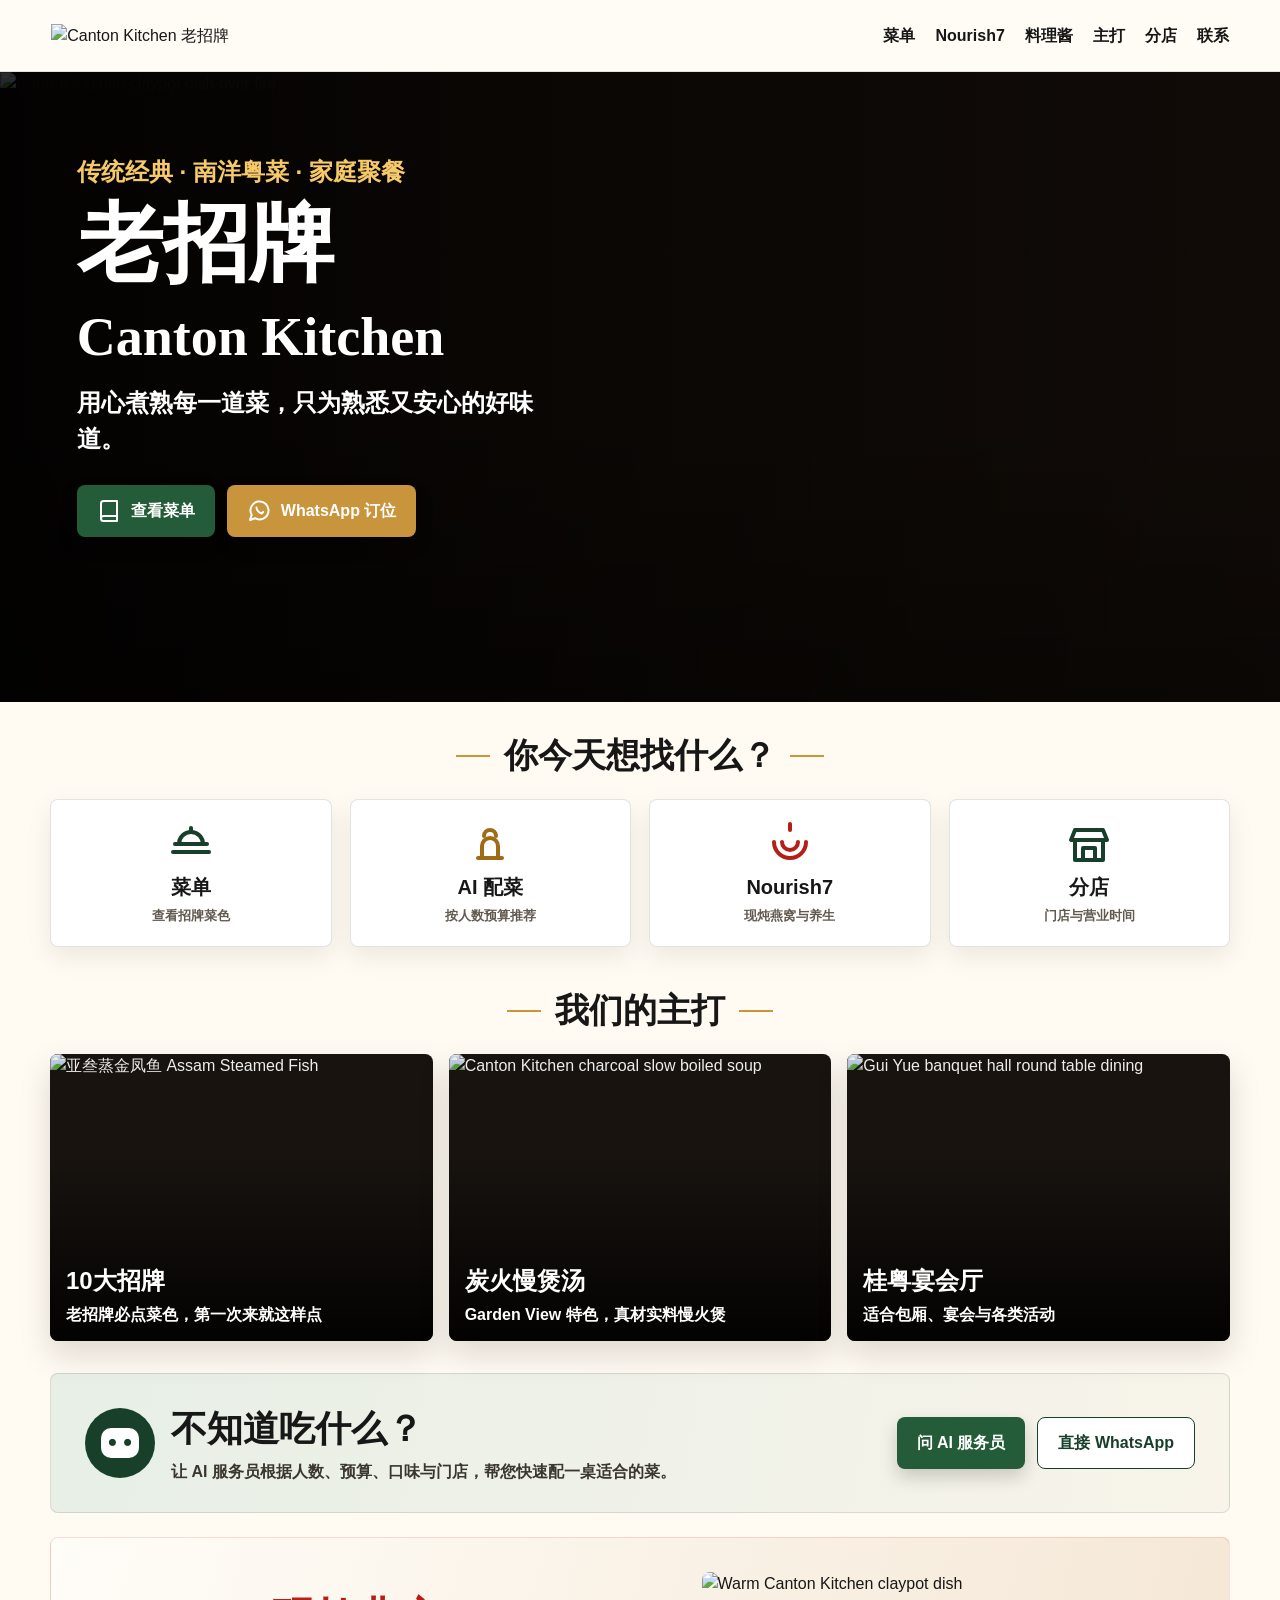
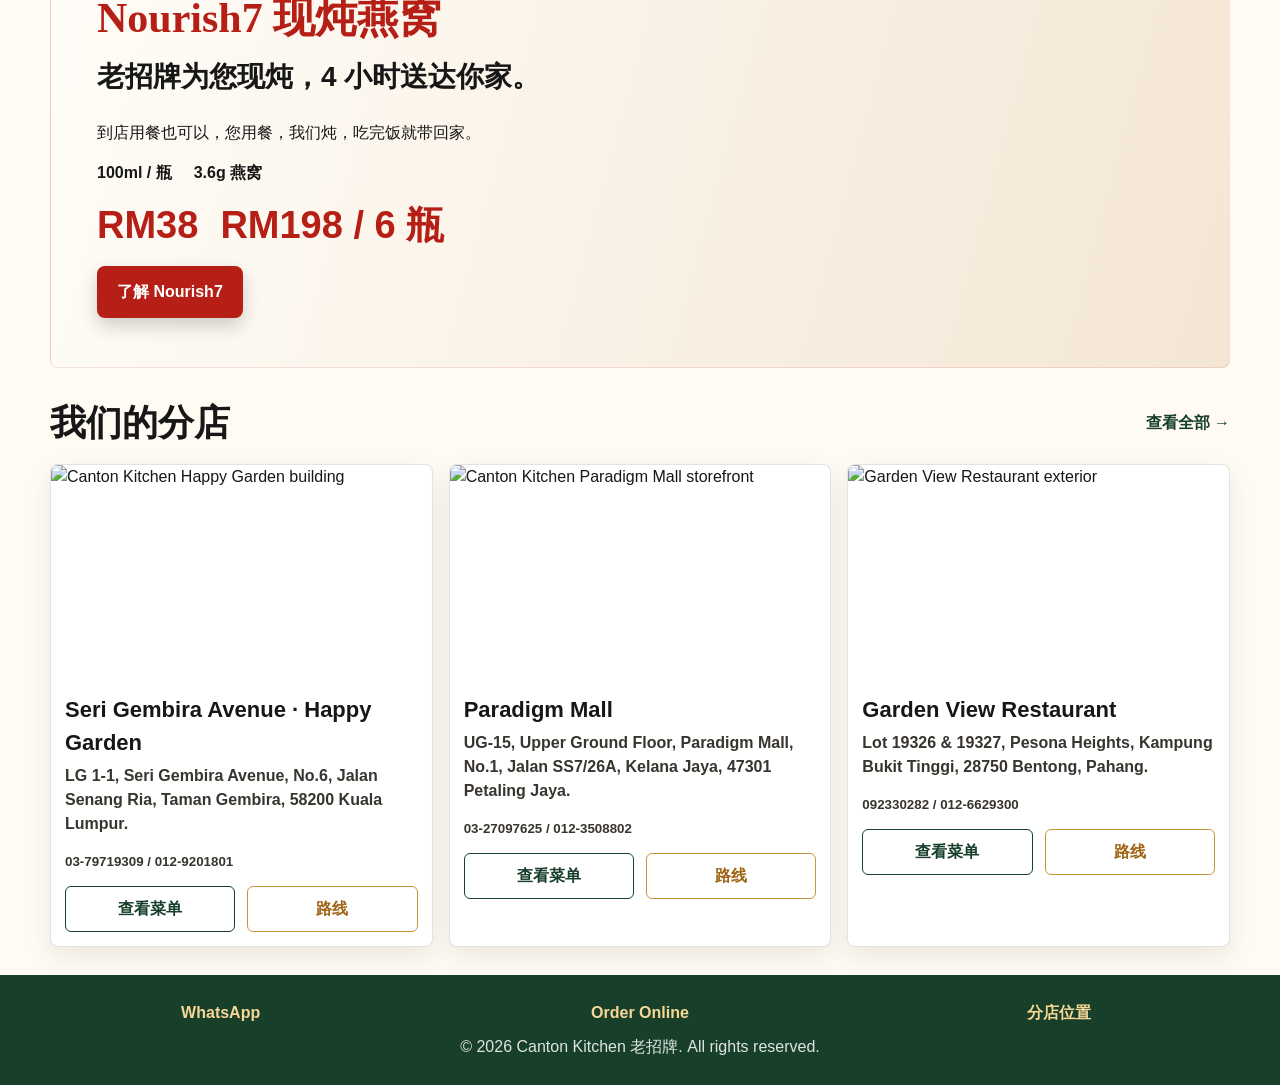
==== index.html @ 86aa5e52 "Add files via upload" ====
<!doctype html>
<html lang="zh-Hans">
  <head>
    <meta charset="utf-8" />
    <meta name="viewport" content="width=device-width, initial-scale=1" />
    <title>Canton Kitchen 老招牌</title>
    <meta
      name="description"
      content="老招牌 Canton Kitchen - 传统经典南洋粤菜，家庭聚餐，宴会，外带与 WhatsApp 订位。"
    />
    <link rel="preload" as="image" href="assets/hero-claypot.jpg" />
    <link rel="stylesheet" href="styles.css" />
  </head>
  <body>
    <header class="site-header">
      <a class="brand" href="#top" aria-label="Canton Kitchen home">
        <img src="assets/ck-logo.png" alt="Canton Kitchen 老招牌" />
      </a>
      <button class="menu-button" type="button" aria-label="Open menu" aria-expanded="false">
        <span></span>
        <span></span>
        <span></span>
      </button>
      <nav class="nav-panel" aria-label="Main navigation">
        <a href="menu.html">菜单</a>
        <a href="nourish7.html">Nourish7</a>
        <a href="cooking-paste.html">料理酱</a>
        <a href="#signature">主打</a>
        <a href="#branches">分店</a>
        <a href="#contact">联系</a>
      </nav>
    </header>

    <main id="top">
      <section class="hero" aria-label="Canton Kitchen featured dish">
        <img class="hero-image" src="assets/hero-claypot.jpg" alt="Canton Kitchen claypot dish over fire" />
        <div class="hero-shade"></div>
        <div class="hero-content">
          <p class="stamp">传统经典 · 南洋粤菜 · 家庭聚餐</p>
          <h1>老招牌<br /><span>Canton Kitchen</span></h1>
          <p class="hero-copy">用心煮熟每一道菜，只为熟悉又安心的好味道。</p>
          <div class="hero-actions">
            <a class="btn btn-green" href="menu.html">
              <svg aria-hidden="true" viewBox="0 0 24 24"><path d="M4 19.5A2.5 2.5 0 0 1 6.5 17H20"/><path d="M4 4.5A2.5 2.5 0 0 1 6.5 2H20v20H6.5A2.5 2.5 0 0 1 4 19.5z"/></svg>
              查看菜单
            </a>
            <a class="btn btn-gold" href="https://wa.me/" target="_blank" rel="noreferrer">
              <svg aria-hidden="true" viewBox="0 0 24 24"><path d="M3 21l1.7-5.1A9 9 0 1 1 8 19.2z"/><path d="M9.5 8.5c.3 3 2.2 4.9 5 6l1.7-1.6"/></svg>
              WhatsApp 订位
            </a>
          </div>
        </div>
      </section>

      <section id="menu" class="quick-section">
        <h2><span></span>你今天想找什么？<span></span></h2>
        <div class="quick-grid">
          <a class="quick-card" href="menu.html">
            <svg aria-hidden="true" viewBox="0 0 24 24"><path d="M4 12h16"/><path d="M6 12a6 6 0 0 1 12 0"/><path d="M3 16h18"/><path d="M12 4v2"/></svg>
            <strong>菜单</strong>
            <small>查看招牌菜色</small>
          </a>
          <a class="quick-card accent-gold" href="#ai">
            <svg aria-hidden="true" viewBox="0 0 24 24"><path d="M6 19h12"/><path d="M8 19v-6a4 4 0 0 1 8 0v6"/><path d="M9 8a3 3 0 1 1 6 0"/></svg>
            <strong>AI 配菜</strong>
            <small>按人数预算推荐</small>
          </a>
          <a class="quick-card accent-red" href="nourish7.html">
            <svg aria-hidden="true" viewBox="0 0 24 24"><path d="M4 11a8 8 0 1 0 16 0"/><path d="M8 11a4 4 0 1 0 8 0"/><path d="M12 2v3"/></svg>
            <strong>Nourish7</strong>
            <small>现炖燕窝与养生</small>
          </a>
          <a class="quick-card" href="#branches">
            <svg aria-hidden="true" viewBox="0 0 24 24"><path d="M3 10h18l-2-5H5z"/><path d="M5 10v10h14V10"/><path d="M9 20v-6h6v6"/></svg>
            <strong>分店</strong>
            <small>门店与营业时间</small>
          </a>
        </div>
      </section>

      <section id="signature" class="section">
        <h2><span></span>我们的主打<span></span></h2>
        <div class="dish-grid">
          <a class="dish-card" href="top10.html">
            <img src="assets/top10-assam-steamed-fish.png" alt="亚叁蒸金凤鱼 Assam Steamed Fish" />
            <div>
              <h3>10大招牌</h3>
              <p>老招牌必点菜色，第一次来就这样点</p>
            </div>
          </a>
          <a class="dish-card" href="soup.html">
            <img src="assets/charcoal-soup-1200.jpg" alt="Canton Kitchen charcoal slow boiled soup" />
            <div>
              <h3>炭火慢煲汤</h3>
              <p>Garden View 特色，真材实料慢火煲</p>
            </div>
          </a>
          <a class="dish-card" href="event-hall.html">
            <img src="assets/event-hall-main.jpg" alt="Gui Yue banquet hall round table dining" />
            <div>
              <h3>桂粤宴会厅</h3>
              <p>适合包厢、宴会与各类活动</p>
            </div>
          </a>
        </div>
      </section>

      <section id="ai" class="assistant-band">
        <div class="bot-face" aria-hidden="true">
          <span></span>
        </div>
        <div>
          <h2>不知道吃什么？</h2>
          <p>让 AI 服务员根据人数、预算、口味与门店，帮您快速配一桌适合的菜。</p>
        </div>
        <div class="band-actions">
          <a class="btn btn-green" href="#contact">问 AI 服务员</a>
          <a class="btn btn-outline" href="https://wa.me/" target="_blank" rel="noreferrer">直接 WhatsApp</a>
        </div>
      </section>

      <section id="promo" class="promo">
        <div>
          <p class="eyebrow">Nourish7 现炖燕窝</p>
          <h2>老招牌为您现炖，4 小时送达你家。</h2>
          <p>到店用餐也可以，您用餐，我们炖，吃完饭就带回家。</p>
          <div class="promo-meta">
            <span>100ml / 瓶</span>
            <span>3.6g 燕窝</span>
          </div>
          <div class="price-row">
            <strong>RM38</strong>
            <strong>RM198 / 6 瓶</strong>
          </div>
          <a class="btn btn-red" href="nourish7.html">了解 Nourish7</a>
        </div>
        <img src="assets/chicken-pot.jpg" alt="Warm Canton Kitchen claypot dish" />
      </section>

      <section id="branches" class="section branches">
        <div class="section-head">
          <h2>我们的分店</h2>
          <a href="#contact">查看全部 →</a>
        </div>
        <div class="branch-grid">
          <article class="branch-card">
            <img src="assets/branch-happy-garden.jpg" alt="Canton Kitchen Happy Garden building" />
            <div>
              <h3>Seri Gembira Avenue · Happy Garden</h3>
              <p>LG 1-1, Seri Gembira Avenue, No.6, Jalan Senang Ria, Taman Gembira, 58200 Kuala Lumpur.</p>
              <small>03-79719309 / 012-9201801</small>
              <div class="branch-actions">
                <a href="menu.html">查看菜单</a>
                <a href="#contact">路线</a>
              </div>
            </div>
          </article>
          <article class="branch-card">
            <img src="assets/branch-paradigm.jpg" alt="Canton Kitchen Paradigm Mall storefront" />
            <div>
              <h3>Paradigm Mall</h3>
              <p>UG-15, Upper Ground Floor, Paradigm Mall, No.1, Jalan SS7/26A, Kelana Jaya, 47301 Petaling Jaya.</p>
              <small>03-27097625 / 012-3508802</small>
              <div class="branch-actions">
                <a href="menu.html">查看菜单</a>
                <a href="#contact">路线</a>
              </div>
            </div>
          </article>
          <article class="branch-card">
            <img src="assets/branch-garden-view.jpg" alt="Garden View Restaurant exterior" />
            <div>
              <h3>Garden View Restaurant</h3>
              <p>Lot 19326 & 19327, Pesona Heights, Kampung Bukit Tinggi, 28750 Bentong, Pahang.</p>
              <small>092330282 / 012-6629300</small>
              <div class="branch-actions">
                <a href="menu.html">查看菜单</a>
                <a href="#contact">路线</a>
              </div>
            </div>
          </article>
        </div>
      </section>
    </main>

    <footer id="contact" class="footer">
      <a href="https://wa.me/" target="_blank" rel="noreferrer">WhatsApp</a>
      <a href="https://cantonkitchen.feedme.vip" target="_blank" rel="noreferrer">Order Online</a>
      <a href="#branches">分店位置</a>
      <p>© 2026 Canton Kitchen 老招牌. All rights reserved.</p>
    </footer>

    <nav class="mobile-bar" aria-label="Mobile quick actions">
      <a href="https://wa.me/" target="_blank" rel="noreferrer">
        <svg aria-hidden="true" viewBox="0 0 24 24"><path d="M3 21l1.7-5.1A9 9 0 1 1 8 19.2z"/></svg>
        WhatsApp
      </a>
      <a href="https://cantonkitchen.feedme.vip" target="_blank" rel="noreferrer">
        <svg aria-hidden="true" viewBox="0 0 24 24"><path d="M5 7h14"/><path d="M5 12h14"/><path d="M5 17h14"/></svg>
        Menu
      </a>
      <a href="#branches">
        <svg aria-hidden="true" viewBox="0 0 24 24"><path d="M12 21s7-5.2 7-12A7 7 0 1 0 5 9c0 6.8 7 12 7 12z"/><circle cx="12" cy="9" r="2"/></svg>
        分店
      </a>
    </nav>

    <script src="script.js"></script>
    <script>
      (function(){if(!window.chatbase||window.chatbase("getState")!=="initialized"){window.chatbase=(...arguments)=>{if(!window.chatbase.q){window.chatbase.q=[]}window.chatbase.q.push(arguments)};window.chatbase=new Proxy(window.chatbase,{get(target,prop){if(prop==="q"){return target.q}return(...args)=>target(prop,...args)}})}const onLoad=function(){const script=document.createElement("script");script.src="https://www.chatbase.co/embed.min.js";script.id="5jCVWKMmELRn6wnHSj6-G";script.domain="www.chatbase.co";document.body.appendChild(script)};if(document.readyState==="complete"){onLoad()}else{window.addEventListener("load",onLoad)}})();
    </script>
  </body>
</html>
---- styles.css ----
:root {
  --ink: #171717;
  --muted: #625a4f;
  --paper: #fffaf2;
  --cream: #f6efe4;
  --green: #173f2a;
  --green-2: #245c3a;
  --gold: #c9953c;
  --red: #b51f16;
  --line: rgba(26, 25, 22, 0.12);
  --shadow: 0 14px 32px rgba(26, 20, 10, 0.14);
}

* {
  box-sizing: border-box;
}

html {
  scroll-behavior: smooth;
}

body {
  margin: 0;
  color: var(--ink);
  background: var(--paper);
  font-family: "Inter", "Segoe UI", "Microsoft YaHei", "Noto Sans SC", Arial, sans-serif;
  line-height: 1.5;
  padding-bottom: 78px;
}

a {
  color: inherit;
  text-decoration: none;
}

img {
  display: block;
  max-width: 100%;
}

svg {
  fill: none;
  stroke: currentColor;
  stroke-linecap: round;
  stroke-linejoin: round;
  stroke-width: 2;
}

.site-header {
  position: sticky;
  top: 0;
  z-index: 20;
  display: flex;
  align-items: center;
  justify-content: space-between;
  min-height: 72px;
  padding: 12px clamp(16px, 4vw, 52px);
  background: rgba(255, 252, 246, 0.96);
  border-bottom: 1px solid var(--line);
  backdrop-filter: blur(14px);
}

.brand img {
  width: clamp(160px, 30vw, 232px);
  height: auto;
}

.menu-button {
  display: grid;
  gap: 5px;
  width: 44px;
  height: 44px;
  place-content: center;
  color: var(--ink);
  background: transparent;
  border: 0;
  cursor: pointer;
}

.menu-button span {
  width: 28px;
  height: 3px;
  background: currentColor;
  border-radius: 2px;
}

.nav-panel {
  position: fixed;
  inset: 72px 12px auto;
  display: none;
  grid-template-columns: 1fr;
  gap: 8px;
  padding: 12px;
  background: #fff;
  border: 1px solid var(--line);
  border-radius: 8px;
  box-shadow: var(--shadow);
}

.nav-panel.is-open {
  display: grid;
}

.nav-panel a {
  padding: 12px;
  border-radius: 6px;
  font-weight: 800;
}

.nav-panel a:hover {
  background: var(--cream);
}

.hero {
  position: relative;
  min-height: min(70vh, 680px);
  overflow: hidden;
  background: #120c08;
}

.hero-image {
  position: absolute;
  inset: 0;
  width: 100%;
  height: 100%;
  object-fit: cover;
  object-position: 60% center;
}

.hero-shade {
  position: absolute;
  inset: 0;
  background:
    linear-gradient(90deg, rgba(0, 0, 0, 0.82), rgba(0, 0, 0, 0.42) 48%, rgba(0, 0, 0, 0.08)),
    linear-gradient(0deg, rgba(0, 0, 0, 0.38), transparent 45%);
}

.hero-content {
  position: relative;
  z-index: 1;
  width: min(660px, 100%);
  padding: clamp(34px, 8vw, 82px) clamp(20px, 6vw, 78px);
  color: white;
}

.stamp {
  margin: 0 0 14px;
  color: #f6c96a;
  font-size: clamp(15px, 2.7vw, 24px);
  font-weight: 900;
}

h1,
h2,
h3,
p {
  margin-top: 0;
}

h1 {
  margin-bottom: 18px;
  font-family: Georgia, "Times New Roman", "Microsoft YaHei", serif;
  font-size: clamp(46px, 12vw, 86px);
  line-height: 0.95;
  letter-spacing: 0;
}

h1 span {
  font-size: clamp(31px, 7vw, 54px);
}

.hero-copy {
  max-width: 460px;
  margin-bottom: 28px;
  font-size: clamp(18px, 3vw, 24px);
  font-weight: 700;
}

.hero-actions,
.band-actions,
.branch-actions {
  display: flex;
  flex-wrap: wrap;
  gap: 12px;
}

.btn {
  display: inline-flex;
  align-items: center;
  justify-content: center;
  gap: 10px;
  min-height: 52px;
  padding: 13px 20px;
  border-radius: 8px;
  font-weight: 900;
  box-shadow: 0 8px 18px rgba(0, 0, 0, 0.18);
}

.btn svg {
  width: 24px;
  height: 24px;
}

.btn-green {
  color: white;
  background: var(--green-2);
}

.btn-gold {
  color: white;
  background: var(--gold);
}

.btn-red {
  color: white;
  background: var(--red);
}

.btn-outline {
  color: var(--green);
  background: white;
  border: 1px solid var(--green);
  box-shadow: none;
}

.quick-section,
.section,
.assistant-band,
.promo {
  width: min(1180px, calc(100% - 28px));
  margin: 0 auto;
}

.quick-section {
  padding: 28px 0 10px;
}

.quick-section h2,
.section > h2 {
  display: flex;
  align-items: center;
  justify-content: center;
  gap: 14px;
  margin-bottom: 18px;
  font-size: clamp(24px, 4vw, 34px);
  letter-spacing: 0;
}

.quick-section h2 span,
.section > h2 span {
  width: 34px;
  height: 2px;
  background: var(--gold);
}

.quick-grid {
  display: grid;
  grid-template-columns: repeat(2, minmax(0, 1fr));
  gap: 12px;
}

.quick-card {
  display: grid;
  min-height: 148px;
  padding: 18px 14px;
  place-items: center;
  text-align: center;
  background: white;
  border: 1px solid var(--line);
  border-radius: 8px;
  box-shadow: 0 10px 26px rgba(31, 26, 18, 0.08);
}

.quick-card svg {
  width: 48px;
  height: 48px;
  color: var(--green);
}

.quick-card strong {
  font-size: 20px;
}

.quick-card small {
  color: var(--muted);
  font-weight: 700;
}

.quick-card.accent-gold svg {
  color: #9f6b18;
}

.quick-card.accent-red svg {
  color: var(--red);
}

.section {
  padding: 28px 0;
}

.dish-grid,
.branch-grid {
  display: grid;
  gap: 16px;
}

.dish-card {
  position: relative;
  display: block;
  aspect-ratio: 4 / 3;
  min-height: 235px;
  overflow: hidden;
  color: white;
  text-decoration: none;
  background: #18130f;
  border-radius: 8px;
  box-shadow: var(--shadow);
}

.dish-card img {
  width: 100%;
  height: 100%;
  min-height: 235px;
  object-fit: cover;
  opacity: 0.92;
}

.dish-card::after {
  content: "";
  position: absolute;
  inset: 35% 0 0;
  background: linear-gradient(transparent, rgba(0, 0, 0, 0.88));
}

.dish-card div {
  position: absolute;
  right: 16px;
  bottom: 14px;
  left: 16px;
  z-index: 1;
}

.dish-card h3 {
  margin-bottom: 4px;
  font-size: 24px;
}

.dish-card p {
  margin: 0;
  font-weight: 800;
}

.assistant-band {
  display: grid;
  grid-template-columns: auto 1fr;
  gap: 16px;
  align-items: center;
  margin-top: 4px;
  padding: 22px;
  background: linear-gradient(100deg, #e7efe6, #f8f4ea);
  border-radius: 8px;
  border: 1px solid var(--line);
}

.bot-face {
  display: grid;
  width: 70px;
  height: 70px;
  place-items: center;
  color: white;
  background: var(--green);
  border-radius: 50%;
}

.bot-face span {
  width: 38px;
  height: 30px;
  background:
    radial-gradient(circle at 30% 48%, var(--green) 0 3px, transparent 4px),
    radial-gradient(circle at 70% 48%, var(--green) 0 3px, transparent 4px),
    white;
  border-radius: 10px;
}

.assistant-band h2 {
  margin-bottom: 4px;
  font-size: clamp(25px, 4vw, 36px);
}

.assistant-band p {
  margin-bottom: 0;
  color: #3b372f;
  font-weight: 700;
}

.band-actions {
  grid-column: 1 / -1;
}

.promo {
  display: grid;
  gap: 16px;
  align-items: center;
  margin-top: 24px;
  padding: 22px;
  background: linear-gradient(105deg, #fffdf8 0%, #f4e6d4 100%);
  border: 1px solid rgba(181, 31, 22, 0.12);
  border-radius: 8px;
  overflow: hidden;
}

.promo img {
  width: 100%;
  aspect-ratio: 4 / 3;
  object-fit: cover;
  border-radius: 8px;
}

.eyebrow {
  margin-bottom: 6px;
  color: var(--red);
  font-size: clamp(26px, 5vw, 42px);
  font-family: Georgia, "Times New Roman", "Microsoft YaHei", serif;
  font-weight: 900;
}

.promo h2 {
  font-size: clamp(20px, 3vw, 28px);
}

.promo-meta,
.price-row {
  display: flex;
  flex-wrap: wrap;
  gap: 12px 22px;
  margin-bottom: 12px;
  font-weight: 800;
}

.price-row strong {
  color: var(--red);
  font-size: clamp(26px, 5vw, 38px);
}

.section-head {
  display: flex;
  align-items: center;
  justify-content: space-between;
  gap: 16px;
  margin-bottom: 14px;
}

.section-head h2 {
  margin: 0;
  font-size: clamp(25px, 4vw, 36px);
}

.section-head a {
  color: var(--green);
  font-weight: 900;
}

.branch-card {
  overflow: hidden;
  background: white;
  border: 1px solid var(--line);
  border-radius: 8px;
  box-shadow: 0 10px 26px rgba(31, 26, 18, 0.08);
}

.branch-card img {
  width: 100%;
  aspect-ratio: 16 / 9;
  object-fit: cover;
}

.branch-card > div {
  padding: 14px;
}

.branch-card h3 {
  margin-bottom: 5px;
  font-size: 22px;
}

.branch-card p,
.branch-card small {
  color: #38342e;
  font-weight: 700;
}

.branch-card small {
  display: block;
  margin-bottom: 14px;
}

.branch-actions a {
  flex: 1;
  min-width: 118px;
  padding: 10px 14px;
  color: var(--green);
  text-align: center;
  border: 1px solid var(--green);
  border-radius: 6px;
  font-weight: 900;
}

.branch-actions a:nth-child(2) {
  color: #9f6414;
  border-color: var(--gold);
}

.footer {
  display: grid;
  grid-template-columns: repeat(3, 1fr);
  gap: 10px;
  padding: 26px 16px 92px;
  color: white;
  text-align: center;
  background: var(--green);
}

.footer a {
  color: #f7d795;
  font-weight: 900;
}

.footer p {
  grid-column: 1 / -1;
  margin: 0;
  color: rgba(255, 255, 255, 0.86);
}

.mobile-bar {
  position: fixed;
  right: 0;
  bottom: 0;
  left: 0;
  z-index: 30;
  display: grid;
  grid-template-columns: repeat(3, 1fr);
  min-height: 70px;
  padding-bottom: env(safe-area-inset-bottom);
  color: white;
  background: linear-gradient(90deg, #113520, #17492d);
  box-shadow: 0 -10px 24px rgba(0, 0, 0, 0.22);
}

.mobile-bar a {
  display: grid;
  gap: 3px;
  place-items: center;
  padding: 8px 4px;
  color: #f5c778;
  font-size: 13px;
  font-weight: 900;
}

.mobile-bar svg {
  width: 25px;
  height: 25px;
}

@media (min-width: 720px) {
  body {
    padding-bottom: 0;
  }

  .menu-button {
    display: none;
  }

  .nav-panel {
    position: static;
    display: flex;
    gap: 20px;
    padding: 0;
    background: transparent;
    border: 0;
    box-shadow: none;
  }

  .nav-panel a {
    padding: 6px 0;
  }

  .quick-grid {
    grid-template-columns: repeat(4, minmax(0, 1fr));
    gap: 18px;
  }

  .dish-grid,
  .branch-grid {
    grid-template-columns: repeat(3, minmax(0, 1fr));
  }

  .assistant-band {
    grid-template-columns: auto 1fr auto;
    padding: 28px 34px;
  }

  .band-actions {
    grid-column: auto;
    justify-content: flex-end;
  }

  .promo {
    grid-template-columns: 1.1fr 0.9fr;
    padding: 34px 46px;
  }

  .mobile-bar {
    display: none;
  }

  .footer {
    padding-bottom: 26px;
  }
}

@media (max-width: 520px) {
  .hero {
    min-height: 620px;
  }

  .hero-image {
    object-position: 58% center;
  }

  .hero-shade {
    background:
      linear-gradient(180deg, rgba(0, 0, 0, 0.82), rgba(0, 0, 0, 0.44) 55%, rgba(0, 0, 0, 0.72)),
      linear-gradient(90deg, rgba(0, 0, 0, 0.48), transparent);
  }

  .hero-content {
    display: flex;
    min-height: 620px;
    flex-direction: column;
    justify-content: flex-end;
    padding-bottom: 34px;
  }

  .hero-actions .btn {
    flex: 1 1 100%;
  }

  .assistant-band {
    grid-template-columns: 1fr;
    text-align: center;
  }

  .bot-face {
    margin: 0 auto;
  }

  .band-actions .btn {
    width: 100%;
  }

  .footer {
    font-size: 13px;
  }
}
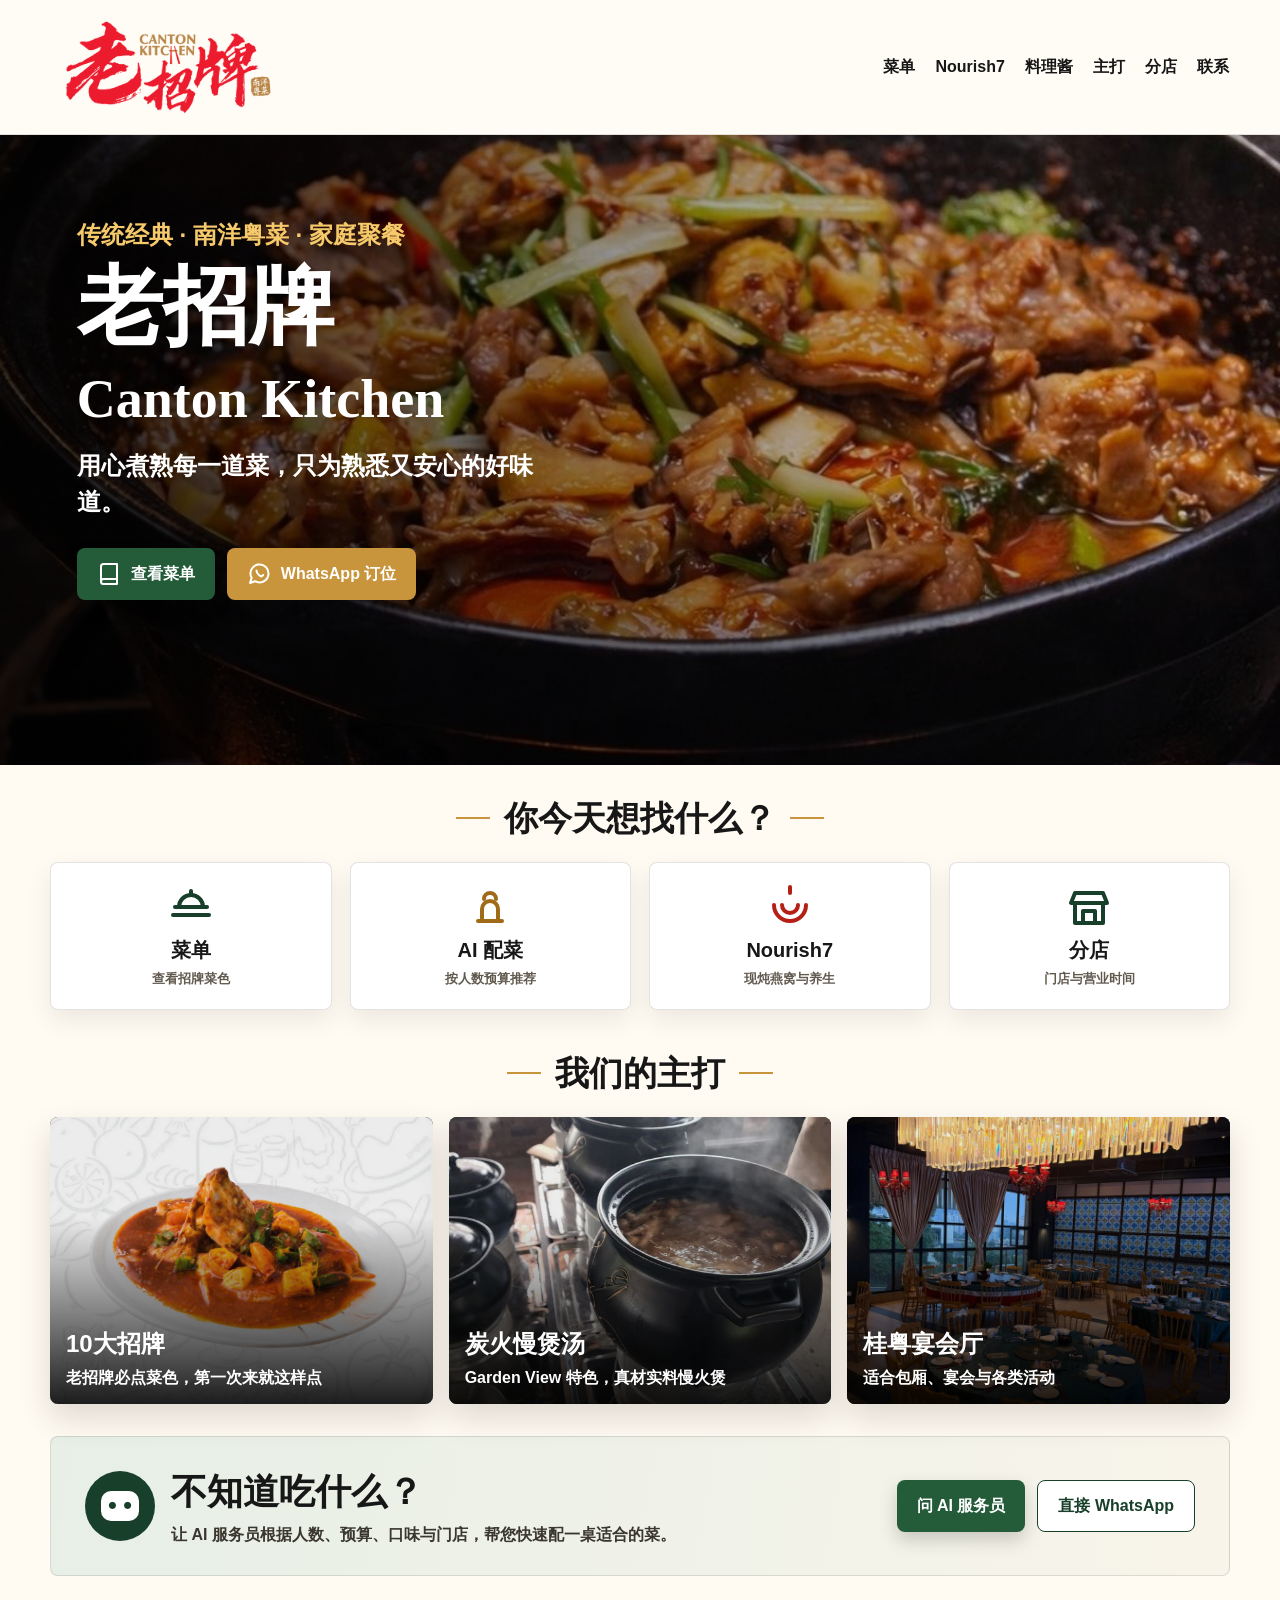
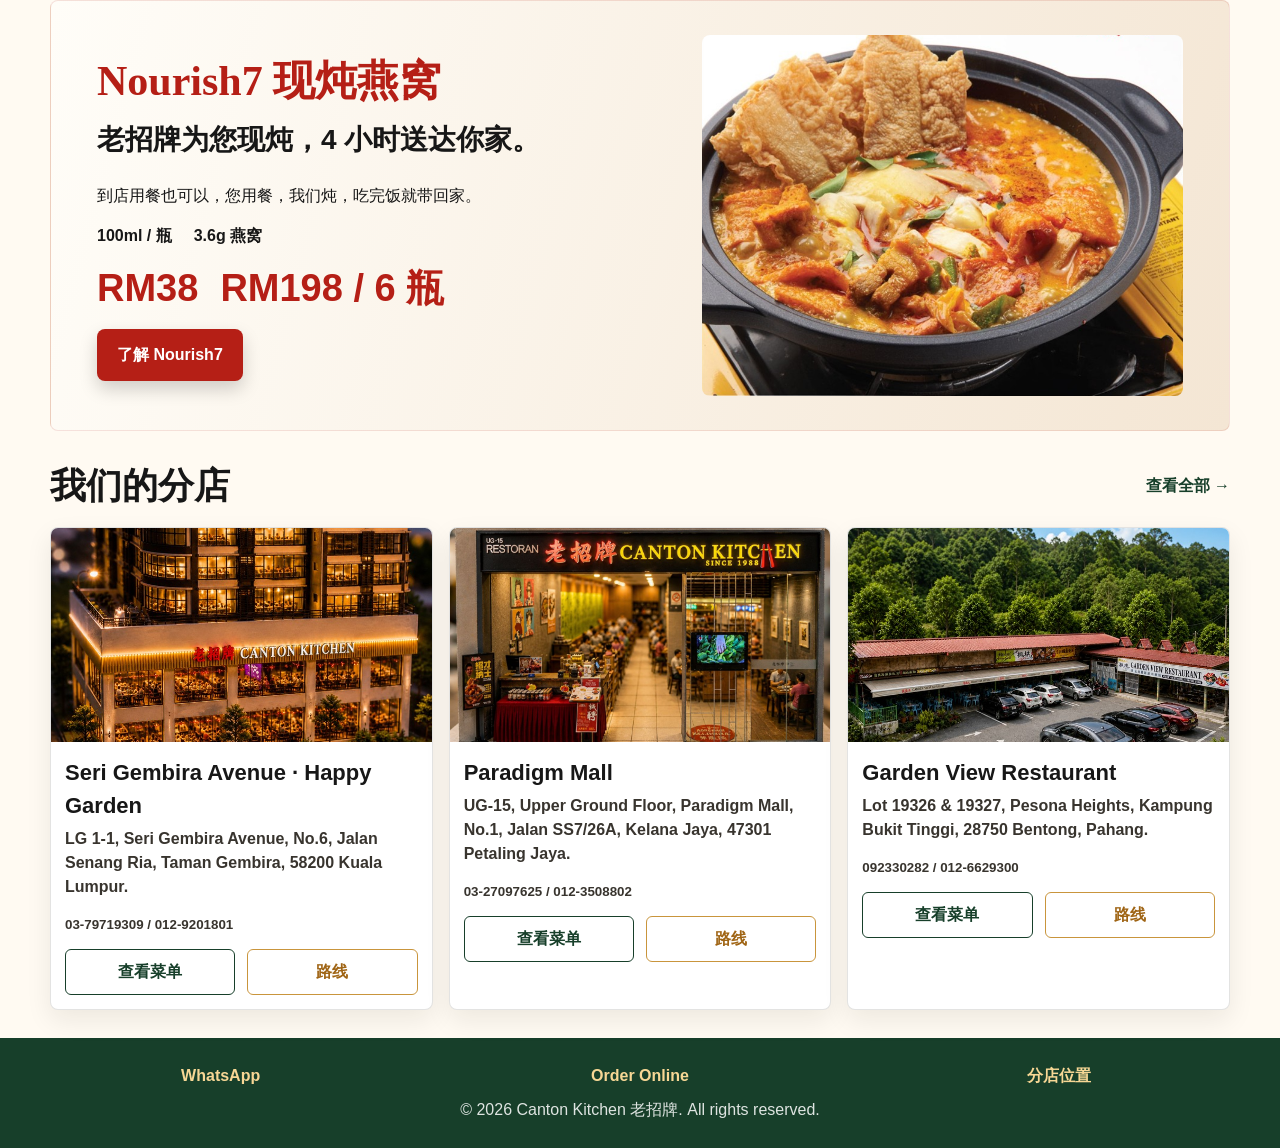
==== commit 2be63d24: "Add files via upload" ====
--- a/index.html
+++ b/index.html
@@ -1,4 +1,4 @@
-<!doctype html>
+﻿<!doctype html>
 <html lang="zh-Hans">
   <head>
     <meta charset="utf-8" />
@@ -44,7 +44,7 @@
               <svg aria-hidden="true" viewBox="0 0 24 24"><path d="M4 19.5A2.5 2.5 0 0 1 6.5 17H20"/><path d="M4 4.5A2.5 2.5 0 0 1 6.5 2H20v20H6.5A2.5 2.5 0 0 1 4 19.5z"/></svg>
               查看菜单
             </a>
-            <a class="btn btn-gold" href="https://wa.me/" target="_blank" rel="noreferrer">
+            <a class="btn btn-gold" href="https://wa.me/60162786288" target="_blank" rel="noreferrer">
               <svg aria-hidden="true" viewBox="0 0 24 24"><path d="M3 21l1.7-5.1A9 9 0 1 1 8 19.2z"/><path d="M9.5 8.5c.3 3 2.2 4.9 5 6l1.7-1.6"/></svg>
               WhatsApp 订位
             </a>
@@ -115,7 +115,7 @@
         </div>
         <div class="band-actions">
           <a class="btn btn-green" href="#contact">问 AI 服务员</a>
-          <a class="btn btn-outline" href="https://wa.me/" target="_blank" rel="noreferrer">直接 WhatsApp</a>
+          <a class="btn btn-outline" href="https://wa.me/60162786288" target="_blank" rel="noreferrer">直接 WhatsApp</a>
         </div>
       </section>
 
@@ -184,14 +184,14 @@
     </main>
 
     <footer id="contact" class="footer">
-      <a href="https://wa.me/" target="_blank" rel="noreferrer">WhatsApp</a>
+      <a href="https://wa.me/60162786288" target="_blank" rel="noreferrer">WhatsApp</a>
       <a href="https://cantonkitchen.feedme.vip" target="_blank" rel="noreferrer">Order Online</a>
       <a href="#branches">分店位置</a>
       <p>© 2026 Canton Kitchen 老招牌. All rights reserved.</p>
     </footer>
 
     <nav class="mobile-bar" aria-label="Mobile quick actions">
-      <a href="https://wa.me/" target="_blank" rel="noreferrer">
+      <a href="https://wa.me/60162786288" target="_blank" rel="noreferrer">
         <svg aria-hidden="true" viewBox="0 0 24 24"><path d="M3 21l1.7-5.1A9 9 0 1 1 8 19.2z"/></svg>
         WhatsApp
       </a>
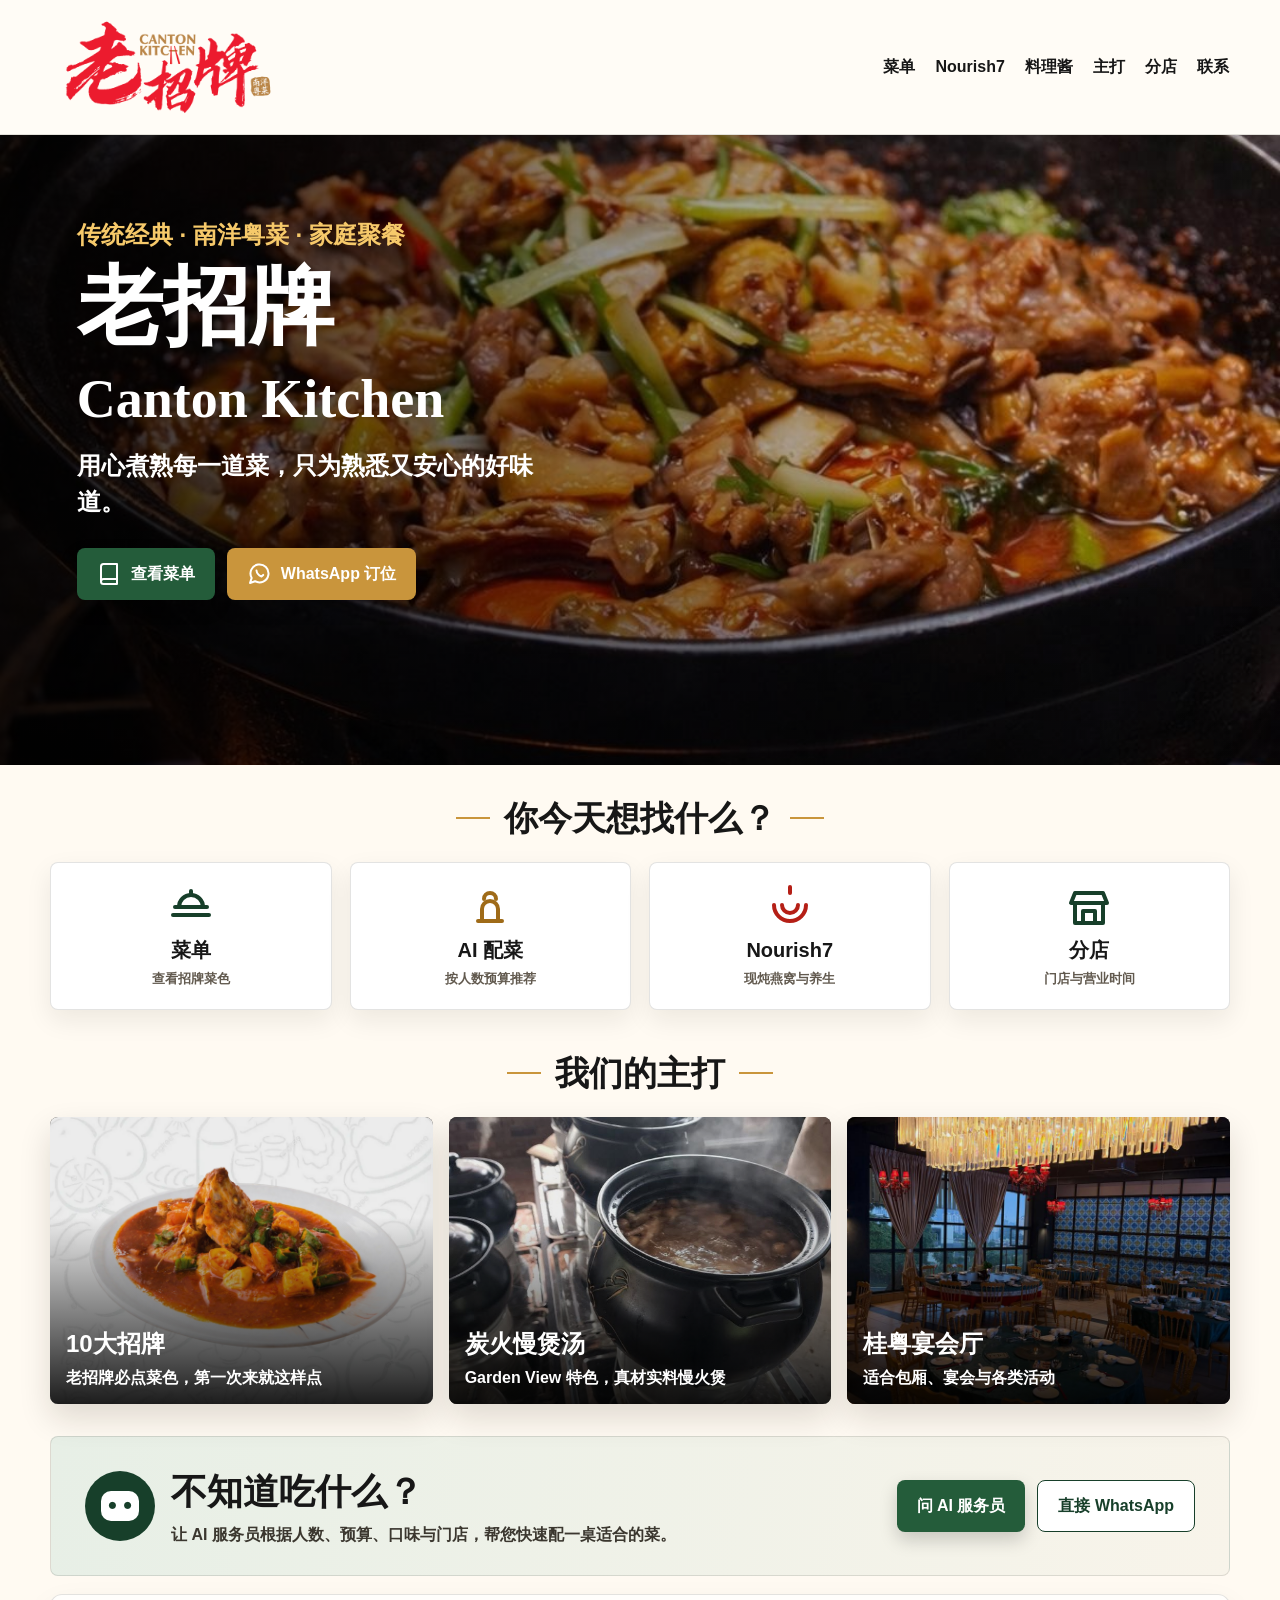
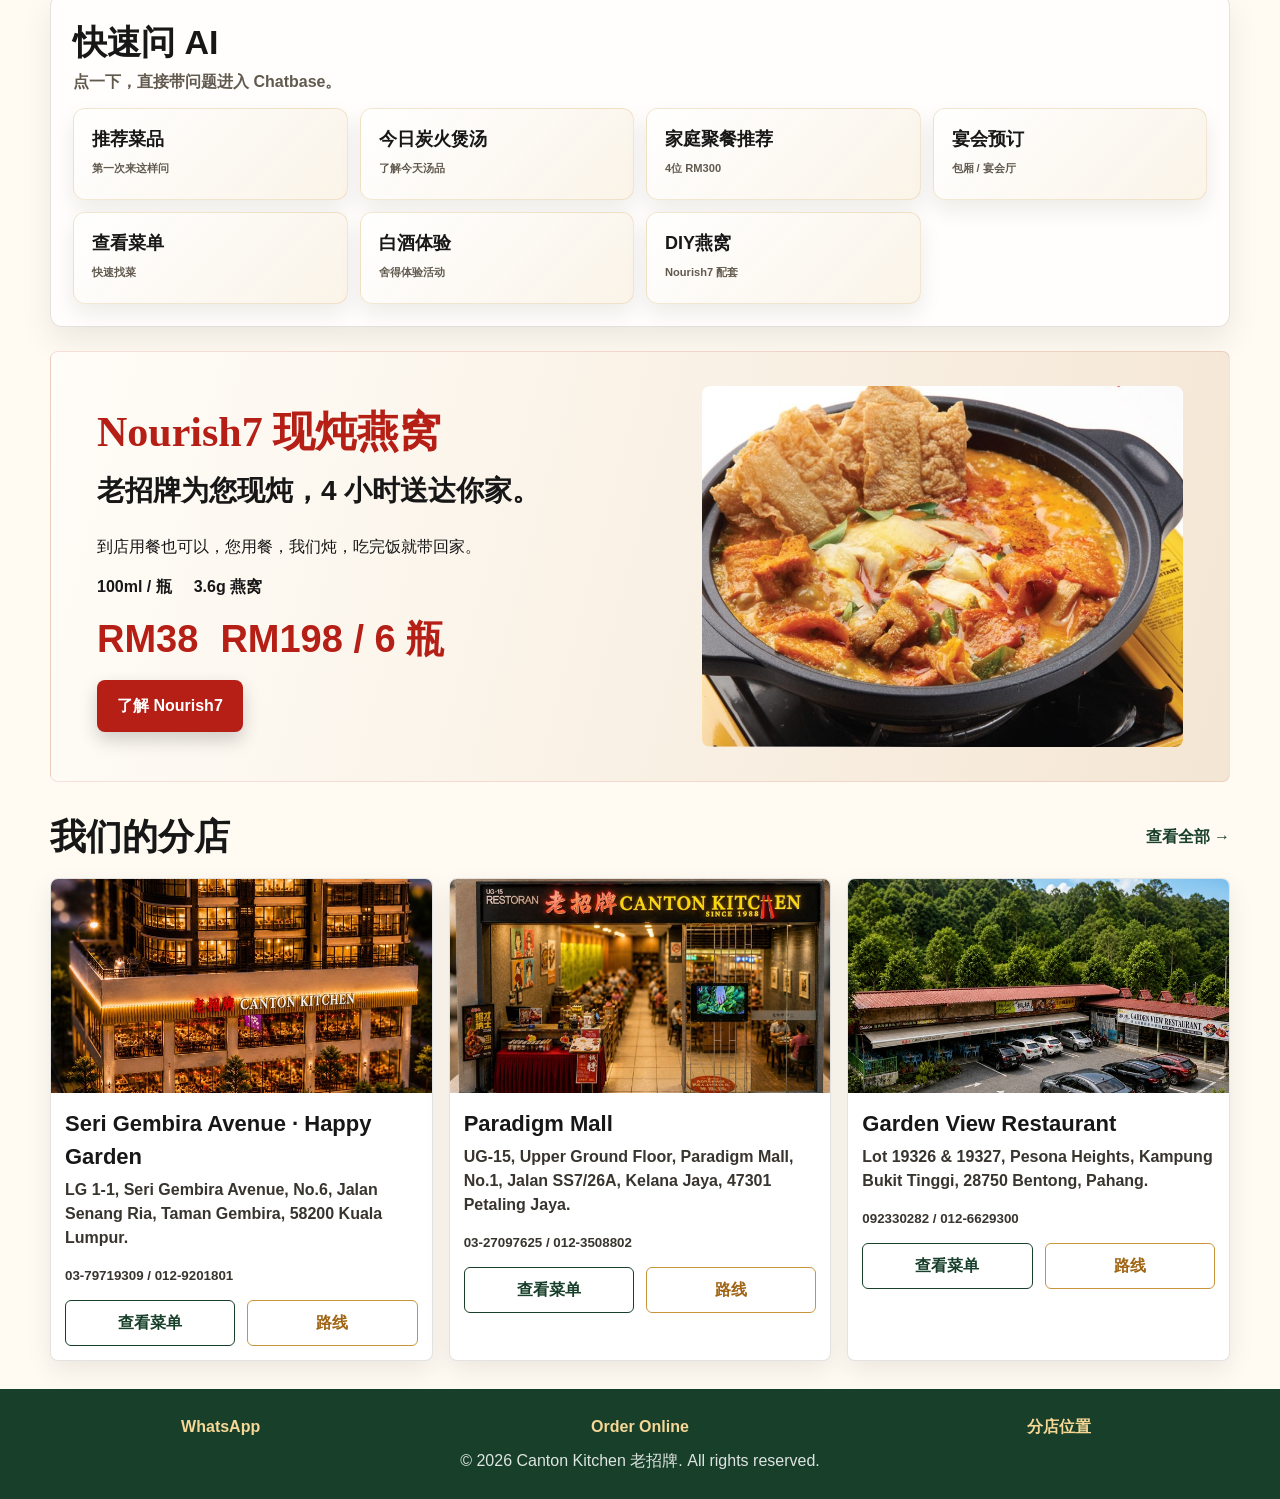
==== commit 3821f9eb: "Add files via upload" ====
--- a/index.html
+++ b/index.html
@@ -60,7 +60,7 @@
             <strong>菜单</strong>
             <small>查看招牌菜色</small>
           </a>
-          <a class="quick-card accent-gold" href="#ai">
+          <a class="quick-card accent-gold" href="#ai" data-chatbase-message="请根据人数、预算和口味帮我推荐老招牌菜品">
             <svg aria-hidden="true" viewBox="0 0 24 24"><path d="M6 19h12"/><path d="M8 19v-6a4 4 0 0 1 8 0v6"/><path d="M9 8a3 3 0 1 1 6 0"/></svg>
             <strong>AI 配菜</strong>
             <small>按人数预算推荐</small>
@@ -114,9 +114,20 @@
           <p>让 AI 服务员根据人数、预算、口味与门店，帮您快速配一桌适合的菜。</p>
         </div>
         <div class="band-actions">
-          <a class="btn btn-green" href="#contact">问 AI 服务员</a>
+          <a class="btn btn-green" href="#ai" data-chatbase-message="请根据人数、预算、口味与门店，帮我快速配一桌适合的菜">问 AI 服务员</a>
           <a class="btn btn-outline" href="https://wa.me/60162786288" target="_blank" rel="noreferrer">直接 WhatsApp</a>
         </div>
+      </section>
+
+      <section class="ai-action-section" aria-label="AI quick questions">
+        <div class="ai-action-head">
+          <div>
+            <h2>快速问 AI</h2>
+            <p>点一下，直接带问题进入 Chatbase。</p>
+          </div>
+        </div>
+        <div class="ai-action-grid" data-chatbase-actions="default"></div>
+        <p class="chatbase-fallback" data-chatbase-fallback hidden></p>
       </section>
 
       <section id="promo" class="promo">
@@ -206,6 +217,8 @@
     </nav>
 
     <script src="script.js"></script>
+    <script src="chatbase-actions.config.js"></script>
+    <script src="chatbase-actions.js"></script>
     <script>
       (function(){if(!window.chatbase||window.chatbase("getState")!=="initialized"){window.chatbase=(...arguments)=>{if(!window.chatbase.q){window.chatbase.q=[]}window.chatbase.q.push(arguments)};window.chatbase=new Proxy(window.chatbase,{get(target,prop){if(prop==="q"){return target.q}return(...args)=>target(prop,...args)}})}const onLoad=function(){const script=document.createElement("script");script.src="https://www.chatbase.co/embed.min.js";script.id="5jCVWKMmELRn6wnHSj6-G";script.domain="www.chatbase.co";document.body.appendChild(script)};if(document.readyState==="complete"){onLoad()}else{window.addEventListener("load",onLoad)}})();
     </script>
--- a/styles.css
+++ b/styles.css
@@ -294,6 +294,103 @@
   color: var(--red);
 }
 
+.ai-action-section {
+  width: min(1180px, calc(100% - 28px));
+  margin: 18px auto 0;
+  padding: 22px;
+  background: rgba(255, 255, 255, 0.74);
+  border: 1px solid var(--line);
+  border-radius: 12px;
+  box-shadow: 0 14px 32px rgba(26, 20, 10, 0.08);
+}
+
+.ai-action-head {
+  display: flex;
+  align-items: end;
+  justify-content: space-between;
+  gap: 14px;
+  margin-bottom: 14px;
+}
+
+.ai-action-head h2 {
+  margin-bottom: 2px;
+  font-size: clamp(24px, 4vw, 34px);
+}
+
+.ai-action-head p {
+  margin: 0;
+  color: var(--muted);
+  font-weight: 800;
+}
+
+.ai-action-grid {
+  display: grid;
+  grid-template-columns: repeat(2, minmax(0, 1fr));
+  gap: 12px;
+}
+
+.ai-action-card {
+  display: grid;
+  gap: 6px;
+  min-height: 92px;
+  padding: 18px;
+  text-align: left;
+  color: var(--ink);
+  background: linear-gradient(135deg, rgba(255, 255, 255, 0.98), rgba(250, 243, 231, 0.95));
+  border: 1px solid rgba(201, 149, 60, 0.22);
+  border-radius: 12px;
+  box-shadow: 0 10px 22px rgba(26, 20, 10, 0.08);
+  cursor: pointer;
+  transition: transform 0.18s ease, box-shadow 0.18s ease, border-color 0.18s ease;
+}
+
+.ai-action-card:hover,
+.ai-action-card:focus-visible {
+  border-color: rgba(23, 63, 42, 0.34);
+  box-shadow: 0 16px 28px rgba(26, 20, 10, 0.14);
+  transform: translateY(-2px);
+  outline: none;
+}
+
+.ai-action-card:active {
+  transform: translateY(0) scale(0.98);
+}
+
+.ai-action-card strong {
+  font-size: 18px;
+}
+
+.ai-action-card small {
+  color: var(--muted);
+  font-weight: 800;
+}
+
+.chatbase-fallback {
+  width: min(1180px, calc(100% - 28px));
+  margin: 12px auto 0;
+  padding: 12px 14px;
+  color: var(--green);
+  background: #eef5ee;
+  border: 1px solid rgba(23, 63, 42, 0.18);
+  border-radius: 8px;
+  font-weight: 800;
+}
+
+.assistant-band .ai-action-grid,
+.top10-ai .ai-action-grid,
+.ai-cta .ai-action-grid,
+.cta-panel .ai-action-grid,
+.final-ask .ai-action-grid,
+.menu-ai .ai-action-grid,
+.menu-ai .chatbase-fallback,
+.top10-ai .chatbase-fallback,
+.ai-cta .chatbase-fallback,
+.cta-panel .chatbase-fallback,
+.final-ask .chatbase-fallback {
+  grid-column: 1 / -1;
+  width: 100%;
+}
+
 .section {
   padding: 28px 0;
 }
@@ -589,6 +686,10 @@
     gap: 18px;
   }
 
+  .ai-action-grid {
+    grid-template-columns: repeat(4, minmax(0, 1fr));
+  }
+
   .dish-grid,
   .branch-grid {
     grid-template-columns: repeat(3, minmax(0, 1fr));
@@ -619,6 +720,18 @@
 }
 
 @media (max-width: 520px) {
+  .ai-action-section {
+    padding: 16px;
+  }
+
+  .ai-action-head {
+    display: block;
+  }
+
+  .ai-action-grid {
+    grid-template-columns: 1fr;
+  }
+
   .hero {
     min-height: 620px;
   }
